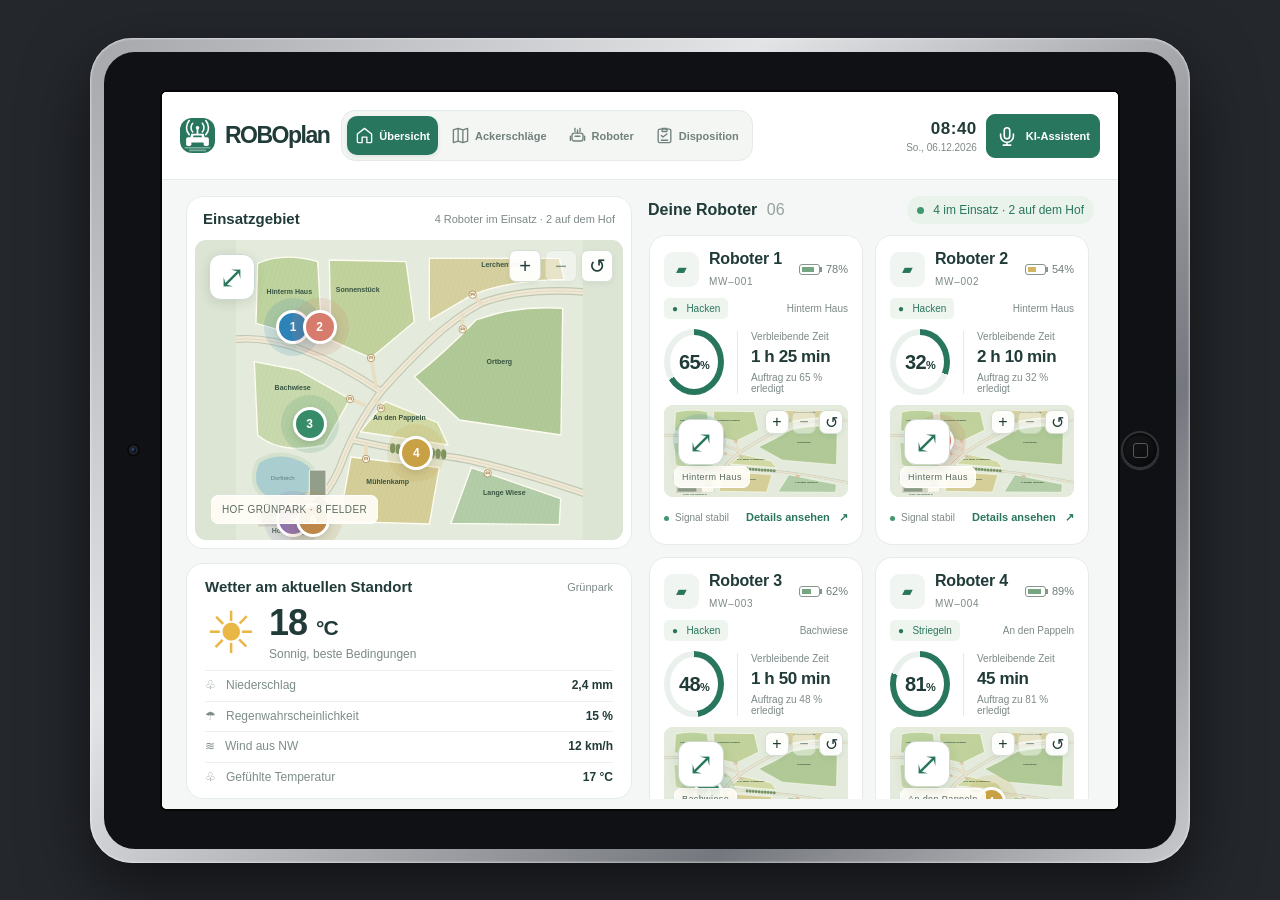
==== index.html @ 88f23b31 "Add files via upload" ====
<!DOCTYPE html>
<html lang="de">
<head>
<meta charset="UTF-8">
<meta name="viewport" content="width=device-width, initial-scale=1">

<title>ROBOplan – iPad</title>

<style>
  * {
    box-sizing: border-box;
  }

  body {
    margin: 0;
    min-height: 100vh;
    background: #24272c;
    display: flex;
    justify-content: center;
    align-items: center;
    font-family: Arial, sans-serif;
  }

  /* iPad Gehäuse */
  .ipad {
    width: min(94vw, 1100px, calc(94dvh * 4 / 3));
    aspect-ratio: 4 / 3;
    padding: 14px;
    background: linear-gradient(
      135deg, #a5a7ab, #e3e4e6 35%,
      #74777d 75%, #c8c9cc
    );
    border-radius: 42px;
    box-shadow:
      0 25px 65px rgba(0,0,0,.55),
      inset 0 0 3px #fff;
  }

  /* Schwarzer Displayrahmen */
  .bezel {
    position: relative;
    width: 100%;
    height: 100%;
    background: #101114;
    border-radius: 31px;
    display: flex;
    align-items: center;
    padding: 14px 58px;
  }

  /* Bildschirm */
  .screen {
    width: 100%;
    aspect-ratio: 4 / 3;
    max-height: 100%;
    border-radius: 5px;
    overflow: hidden;
    background: white;
    box-shadow: 0 0 0 2px #050505;
  }

  .screen iframe {
    display: block;
    width: 100%;
    height: 100%;
    border: none;
    background: white;
  }

  /* Frontkamera links */
  .camera {
    position: absolute;
    left: 25px;
    top: 50%;
    transform: translateY(-50%);
    width: 9px;
    height: 9px;
    border-radius: 50%;
    background: radial-gradient(
      circle at 35% 35%,
      #305078, #080c18 65%, #000
    );
    border: 2px solid #22252a;
    box-shadow: 0 0 0 2px #090a0d;
  }

  /* Homebutton rechts */
  .home {
    position: absolute;
    right: 17px;
    top: 50%;
    transform: translateY(-50%);
    width: 38px;
    height: 38px;
    border-radius: 50%;
    border: 2px solid #303238;
    background: linear-gradient(
      145deg, #17181a, #08090b
    );
    box-shadow:
      inset 0 1px 3px #000,
      0 1px 1px #444;
    display: grid;
    place-items: center;
  }

  .home::after {
    content: "";
    width: 13px;
    height: 13px;
    border: 1.5px solid #55585e;
    border-radius: 3px;
  }
</style>
</head>

<body>

<div class="ipad">
  <div class="bezel">

    <div class="camera"></div>

    <div class="screen">
      <iframe src="app.html?v=20261102-task-overview7"
              title="iPad Website Vorschau">
      </iframe>
    </div>

    <div class="home"></div>

  </div>
</div>

</body>
</html>
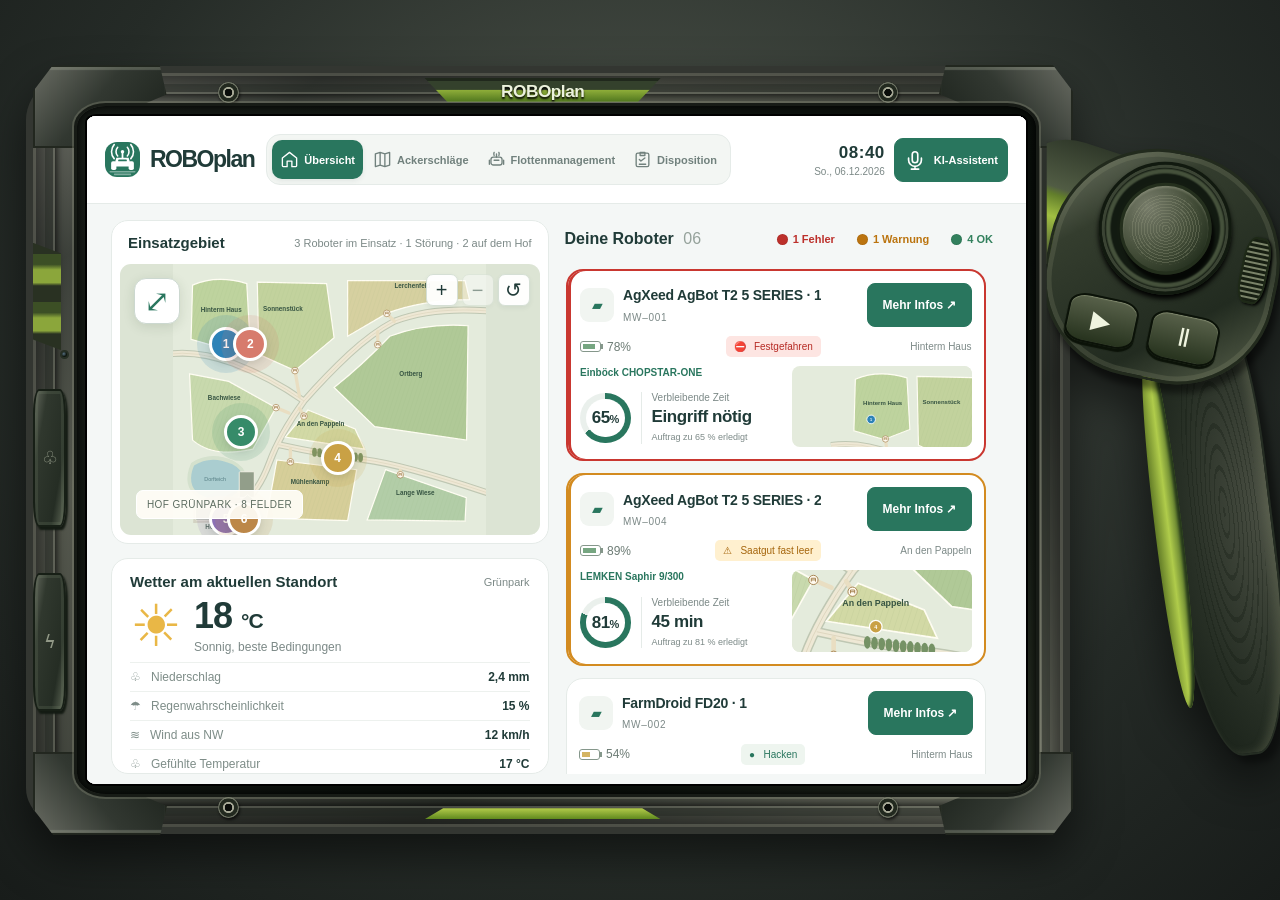
==== commit 5c01d12a: "Add files via upload" ====
--- a/index.html
+++ b/index.html
@@ -1,137 +1,73 @@
-
 <!DOCTYPE html>
 <html lang="de">
 <head>
 <meta charset="UTF-8">
 <meta name="viewport" content="width=device-width, initial-scale=1">
+<title>ROBOplan – iPad</title>
+<style>
 
-<title>ROBOplan – iPad</title>
-
-<style>
-  * {
-    box-sizing: border-box;
-  }
-
-  body {
-    margin: 0;
-    min-height: 100vh;
-    background: #24272c;
-    display: flex;
-    justify-content: center;
-    align-items: center;
-    font-family: Arial, sans-serif;
-  }
-
-  /* iPad Gehäuse */
-  .ipad {
-    width: min(94vw, 1100px, calc(94dvh * 4 / 3));
-    aspect-ratio: 4 / 3;
-    padding: 14px;
-    background: linear-gradient(
-      135deg, #a5a7ab, #e3e4e6 35%,
-      #74777d 75%, #c8c9cc
-    );
-    border-radius: 42px;
-    box-shadow:
-      0 25px 65px rgba(0,0,0,.55),
-      inset 0 0 3px #fff;
-  }
-
-  /* Schwarzer Displayrahmen */
-  .bezel {
-    position: relative;
-    width: 100%;
-    height: 100%;
-    background: #101114;
-    border-radius: 31px;
-    display: flex;
-    align-items: center;
-    padding: 14px 58px;
-  }
-
-  /* Bildschirm */
-  .screen {
-    width: 100%;
-    aspect-ratio: 4 / 3;
-    max-height: 100%;
-    border-radius: 5px;
-    overflow: hidden;
-    background: white;
-    box-shadow: 0 0 0 2px #050505;
-  }
-
-  .screen iframe {
-    display: block;
-    width: 100%;
-    height: 100%;
-    border: none;
-    background: white;
-  }
-
-  /* Frontkamera links */
-  .camera {
-    position: absolute;
-    left: 25px;
-    top: 50%;
-    transform: translateY(-50%);
-    width: 9px;
-    height: 9px;
-    border-radius: 50%;
-    background: radial-gradient(
-      circle at 35% 35%,
-      #305078, #080c18 65%, #000
-    );
-    border: 2px solid #22252a;
-    box-shadow: 0 0 0 2px #090a0d;
-  }
-
-  /* Homebutton rechts */
-  .home {
-    position: absolute;
-    right: 17px;
-    top: 50%;
-    transform: translateY(-50%);
-    width: 38px;
-    height: 38px;
-    border-radius: 50%;
-    border: 2px solid #303238;
-    background: linear-gradient(
-      145deg, #17181a, #08090b
-    );
-    box-shadow:
-      inset 0 1px 3px #000,
-      0 1px 1px #444;
-    display: grid;
-    place-items: center;
-  }
-
-  .home::after {
-    content: "";
-    width: 13px;
-    height: 13px;
-    border: 1.5px solid #55585e;
-    border-radius: 3px;
-  }
+*{box-sizing:border-box}
+html,body{width:100%;height:100%;margin:0;overflow:hidden}
+body{display:grid;place-items:center;background:radial-gradient(ellipse at 50% 35%,#535a50,#252b27 65%,#181c1a);font-family:Arial,sans-serif}
+/* The tablet and the attached grip share one responsive hardware silhouette. */
+.ipad{position:relative;width:min(96vw,1320px,calc(94dvh * 1.6));aspect-ratio:1.6;isolation:isolate;filter:drop-shadow(0 22px 22px #0008)}
+.case-body{position:absolute;inset:0 15% 0 0;border:clamp(3px,.55vw,8px) solid #333631;border-radius:7% 7% 6% 6%;background:linear-gradient(145deg,#73746b 0%,#3c403a 14%,#55584e 30%,#2c302a 69%,#65685c 94%);box-shadow:inset 0 0 0 3px #8e91815c,inset 0 0 22px 7px #111b}
+.case-body:before{content:'';position:absolute;inset:2.5% 2%;border:2px solid #85887a55;border-radius:5%;box-shadow:0 0 0 8px #20251f66,inset 0 0 8px #000}
+.bezel{position:absolute;inset:5.2% 17.8% 5.2% 4.2%;padding:.8%;border-radius:3%;background:linear-gradient(130deg,#181d18,#080d09 70%,#262d22);box-shadow:0 0 0 3px #171b16,0 0 0 5px #92968155,inset 0 0 10px #000;z-index:6}
+.screen{width:100%;height:100%;overflow:hidden;border-radius:1%;background:white;box-shadow:0 0 0 2px #000}
+.screen iframe{display:block;width:100%;height:100%;border:0;background:white}
+.case-brand{position:absolute;left:38%;top:.6%;width:23%;height:3.3%;display:grid;place-items:center;font-size:clamp(9px,1.35vw,18px);font-weight:800;letter-spacing:-.5px;color:#ecf2dd;text-shadow:0 2px 2px #000;background:linear-gradient(#34412c 0 40%,#8cab38 45%,#4f761e);clip-path:polygon(0 0,100% 0,90% 100%,10% 100%);border-top:3px solid #20281c;z-index:4}
+.case-bottom-accent{position:absolute;bottom:1%;left:38%;width:23%;height:1.5%;background:linear-gradient(#b4cc4b,#60891e);clip-path:polygon(8% 0,92% 0,100% 100%,0 100%)}
+.bumper{position:absolute;width:13%;height:11%;background:linear-gradient(130deg,#686b62,#323831 45%,#191f19);border:2px solid #22271f;box-shadow:inset 0 3px 1px #a3a79555;z-index:3}
+.bumper.tl{top:-1%;left:0;clip-path:polygon(15% 0,95% 0,100% 35%,78% 50%,45% 50%,35% 100%,0 100%,0 32%)}
+.bumper.tr{top:-1%;right:-1%;transform:scaleX(-1);clip-path:polygon(15% 0,95% 0,100% 35%,78% 50%,45% 50%,35% 100%,0 100%,0 32%)}
+.bumper.bl{bottom:-1%;left:0;transform:scaleY(-1);clip-path:polygon(15% 0,95% 0,100% 35%,78% 50%,45% 50%,35% 100%,0 100%,0 32%)}
+.bumper.br{bottom:-1%;right:-1%;transform:scale(-1);clip-path:polygon(15% 0,95% 0,100% 35%,78% 50%,45% 50%,35% 100%,0 100%,0 32%)}
+.screw{position:absolute;width:2%;aspect-ratio:1;border-radius:50%;background:radial-gradient(circle,#090c09 0 24%,#a5a795 27% 35%,#22291f 40% 60%,#6d7263 64% 70%,#20261e 73%);z-index:5;box-shadow:1px 2px 3px #000a}
+.s1{left:18%;top:1.2%}.s2{right:16%;top:1.2%}.s3{left:18%;bottom:1.2%}.s4{right:16%;bottom:1.2%}
+.camera{position:absolute;left:2.8%;top:37%;width:.7%;aspect-ratio:1;border:2px solid #262f24;border-radius:50%;background:radial-gradient(circle at 35% 35%,#577080,#101711 60%);z-index:5}
+.side-ribs{position:absolute;left:.6%;top:23%;width:2.3%;height:14%;background:repeating-linear-gradient(0deg,#293122 0 15%,#8ba63b 18% 30%,#3c4f25 35% 45%);clip-path:polygon(0 0,100% 10%,100% 100%,0 90%);z-index:4}
+.port{position:absolute;left:.6%;width:2.7%;height:18%;display:grid;place-items:center;color:#929987;font-size:clamp(10px,1.4vw,18px);background:linear-gradient(100deg,#60665a,#30382e 25%,#252d24 75%,#5d6655);border:2px solid #171f16;border-radius:18%;box-shadow:inset 0 0 0 3px #76816c33,2px 3px 2px #141b13;z-index:5}
+.port-usb{top:42%}.port-power{top:66%}
+/* A separate open hand grip, with a broad control head above the handle. */
+.case-grip{position:absolute;right:-2%;top:11%;width:18%;height:79%;z-index:4;clip-path:inset(-20% -35% -20% -5%)}
+.grip-bridge{position:absolute;left:-20%;top:0;width:75%;height:21%;border-radius:30%;transform:rotate(18deg);background:linear-gradient(0deg,#3d4a32,#a1bf42 37%,#627e2b 54%,#515c44 60%,#30392a);box-shadow:0 3px 4px #0009}
+.grip-handle{position:absolute;right:3%;top:21%;bottom:0;width:48%;border-radius:35% 38% 40% 46%;transform:rotate(-7deg);background:radial-gradient(ellipse at 100% 50%,#4c5145,#272f25 60%,#151d15);border:2px solid #252d23;box-shadow:inset -6px 0 8px #747a6055,6px 8px 6px #0005}
+.grip-handle:before{content:'';position:absolute;left:-14%;top:12%;height:77%;width:27%;border-radius:60%;background:linear-gradient(90deg,#627c27,#b0cc4b 50%,#486526);box-shadow:inset -3px 0 3px #25371b}
+.grip-handle:after{content:'';position:absolute;inset:10% 10% 12% 22%;border-radius:40%;opacity:.28;background:repeating-radial-gradient(ellipse at 50% 50%,#10180f 0 1px,transparent 1px 4px)}
+.grip-head{position:absolute;left:-5%;top:0;width:105%;height:38%;border-radius:47% 48% 42% 42%;transform:rotate(12deg);background:linear-gradient(140deg,#777e6b,#343d2e 28%,#222b20 70%,#5f6851);border:3px solid #222a1d;box-shadow:inset 0 0 0 5px #8f967b33,5px 8px 6px #0007}
+.case-joystick{position:absolute;left:18%;top:4%;width:59%;aspect-ratio:1;border-radius:50%;background:repeating-radial-gradient(circle at 50% 50%,#121a11 0 6%,#45513b 8% 11%,#131b11 13% 18%);border:3px solid #11190f;box-shadow:inset 0 0 0 3px #78826966,0 4px 5px #000;touch-action:none;cursor:grab;transform:rotate(-12deg)}
+.case-joystick:focus-visible,.grip-button:focus-visible{outline:3px solid #c4e975;outline-offset:4px}
+.joystick-stick{position:absolute;inset:14%;border-radius:50%;background:radial-gradient(ellipse at 30% 25%,#777c6a,#414b36 55%,#1c2818 90%);border:3px solid #242f1d;box-shadow:3px 7px 3px #000b,inset 0 2px 2px #c9ccb344;pointer-events:none}
+.joystick-stick:after{content:'';position:absolute;inset:8%;border-radius:50%;background:repeating-radial-gradient(circle,#92977d55 0 1px,transparent 1px 3px)}
+.grip-button{position:absolute;bottom:9%;width:31%;height:22%;display:grid;place-items:center;border-radius:27%;border:2px solid #0b1208;background:linear-gradient(#58614a,#27331e);box-shadow:inset 0 1px 1px #abb19388,0 3px 1px #0b1208;color:#eff4df;font-size:clamp(12px,2vw,25px);cursor:pointer}
+.grip-button:active{transform:translateY(2px);background:#76943c}.grip-start{left:13%}.grip-pause{left:50%}
+.grip-wheel{position:absolute;right:4%;top:29%;height:30%;width:12%;border-radius:35%;background:repeating-linear-gradient(0deg,#171f12 0 3px,#7a8369 3px 5px);border:2px solid #1e2917;box-shadow:2px 1px 3px #000}
+@media(prefers-reduced-motion:no-preference){.joystick-stick{transition:transform .06s}}
 </style>
 </head>
-
 <body>
 
-<div class="ipad">
-  <div class="bezel">
-
-    <div class="camera"></div>
-
-    <div class="screen">
-      <iframe src="app.html?v=20261102-task-overview7"
-              title="iPad Website Vorschau">
-      </iframe>
-    </div>
-
-    <div class="home"></div>
-
-  </div>
+<div class="ipad" aria-label="ROBOplan iPad mit robuster Schutzhülle und Joystick-Handgriff">
+  <div class="case-body" aria-hidden="true"><div class="case-brand">ROBOplan</div><div class="case-bottom-accent"></div><i class="bumper tl"></i><i class="bumper tr"></i><i class="bumper bl"></i><i class="bumper br"></i><i class="screw s1"></i><i class="screw s2"></i><i class="screw s3"></i><i class="screw s4"></i></div>
+  <div class="camera" aria-hidden="true"></div><div class="side-ribs" aria-hidden="true"></div><div class="port port-usb" aria-hidden="true">♧</div><div class="port port-power" aria-hidden="true">ϟ</div>
+  <div class="bezel"><div class="screen"><iframe src="app.html?v=20261104-robot-plan43" title="ROBOplan iPad"></iframe></div></div>
+  <div class="case-grip"><div class="grip-bridge" aria-hidden="true"></div><div class="grip-handle" aria-hidden="true"></div><div class="grip-head">
+    <div class="case-joystick" role="slider" tabindex="0" aria-label="Joystick Fahrsteuerung" aria-valuemin="-1" aria-valuemax="1" aria-valuenow="0" aria-valuetext="neutral"><div class="joystick-stick"></div></div>
+    <button class="grip-button grip-start" aria-label="Auftrag starten" onclick="sendCaseAction('resume')">▶</button><button class="grip-button grip-pause" aria-label="Auftrag pausieren" onclick="sendCaseAction('pause')">Ⅱ</button><div class="grip-wheel" aria-hidden="true"></div>
+  </div></div>
 </div>
-
+<script>
+function sendCaseAction(action){document.querySelector('iframe').contentWindow.postMessage({type:'roboplan-case-action',action},location.origin);}
+const joystick=document.querySelector('.case-joystick'),stick=joystick.querySelector('.joystick-stick');
+function sendDirection(direction){document.querySelector('iframe').contentWindow.postMessage({type:'roboplan-joystick',direction},location.origin);joystick.setAttribute('aria-valuetext',direction);}
+function releaseJoystick(){stick.style.transform='';joystick.setAttribute('aria-valuenow','0');sendDirection('neutral');}
+joystick.addEventListener('pointerdown',event=>{joystick.setPointerCapture(event.pointerId);moveJoystick(event);});
+function moveJoystick(event){if(!joystick.hasPointerCapture(event.pointerId))return;const box=joystick.getBoundingClientRect(),x=Math.max(-15,Math.min(15,event.clientX-box.left-box.width/2)),y=Math.max(-15,Math.min(15,event.clientY-box.top-box.height/2));stick.style.transform=`translate(${x}px,${y}px)`;joystick.setAttribute('aria-valuenow',String(Math.round(-y/15)));sendDirection(Math.abs(x)<4&&Math.abs(y)<4?'neutral':Math.abs(x)>Math.abs(y)?(x>0?'Rechts':'Links'):(y>0?'Rückwärts':'Vorwärts'));}
+joystick.addEventListener('pointermove',moveJoystick);
+['pointerup','pointercancel','lostpointercapture','blur'].forEach(name=>joystick.addEventListener(name,releaseJoystick));
+joystick.addEventListener('keydown',event=>{const directions={ArrowUp:'Vorwärts',ArrowDown:'Rückwärts',ArrowLeft:'Links',ArrowRight:'Rechts'};if(directions[event.key]){event.preventDefault();sendDirection(directions[event.key]);}});
+joystick.addEventListener('keyup',releaseJoystick);
+</script>
 </body>
 </html>
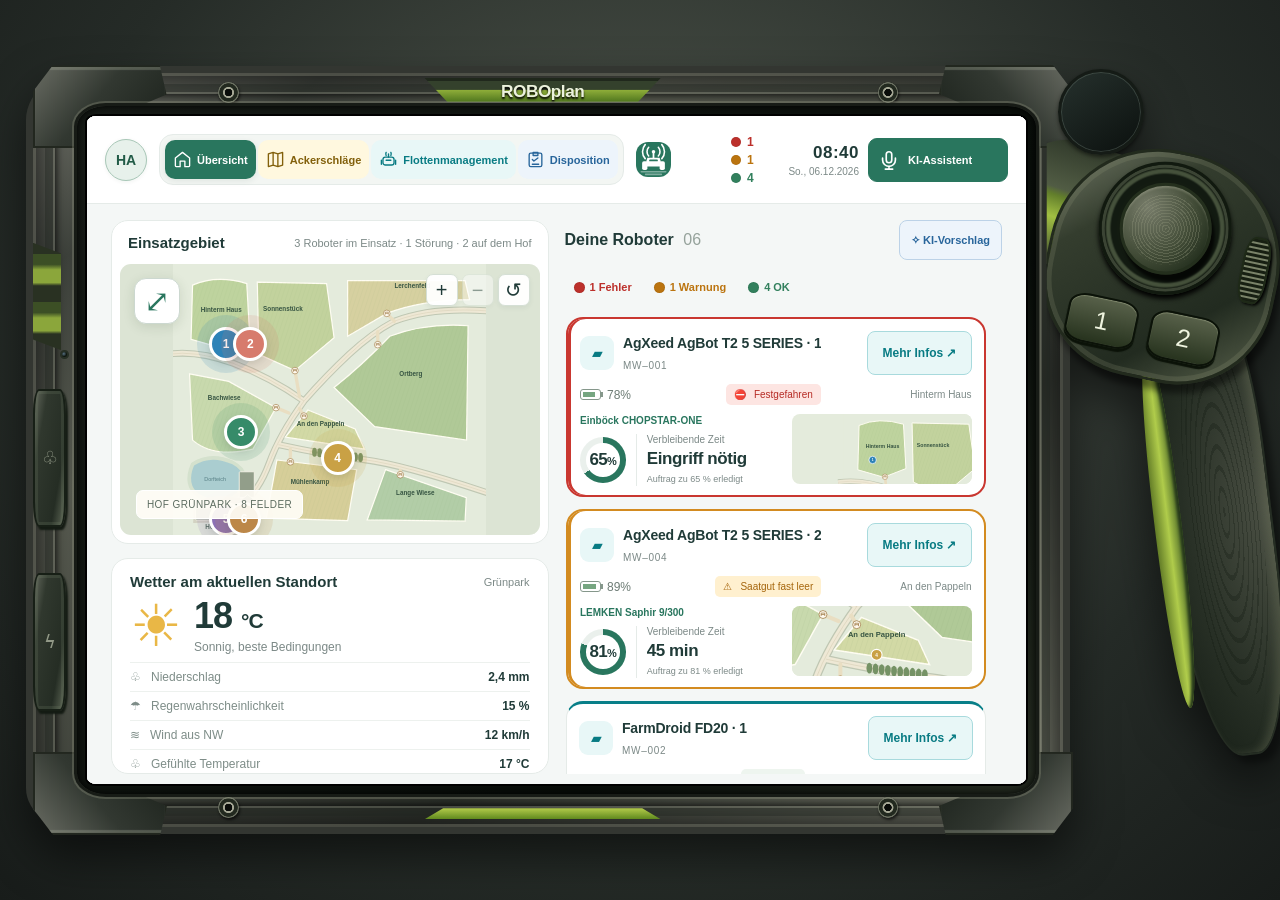
==== commit 74fefcd4: "Low Fidelity Prototyp Stand 12.11.2026 Der Prototyp für die Besprechung mit AV. Ohne Änderungen aus " ====
--- a/index.html
+++ b/index.html
@@ -7,7 +7,8 @@
 <style>
 
 *{box-sizing:border-box}
-html,body{width:100%;height:100%;margin:0;overflow:hidden}
+html,body{width:100%;height:100%;margin:0;overflow:hidden;overscroll-behavior:none}
+body{position:fixed;inset:0}
 body{display:grid;place-items:center;background:radial-gradient(ellipse at 50% 35%,#535a50,#252b27 65%,#181c1a);font-family:Arial,sans-serif}
 /* The tablet and the attached grip share one responsive hardware silhouette. */
 .ipad{position:relative;width:min(96vw,1320px,calc(94dvh * 1.6));aspect-ratio:1.6;isolation:isolate;filter:drop-shadow(0 22px 22px #0008)}
@@ -43,6 +44,12 @@
 .grip-button{position:absolute;bottom:9%;width:31%;height:22%;display:grid;place-items:center;border-radius:27%;border:2px solid #0b1208;background:linear-gradient(#58614a,#27331e);box-shadow:inset 0 1px 1px #abb19388,0 3px 1px #0b1208;color:#eff4df;font-size:clamp(12px,2vw,25px);cursor:pointer}
 .grip-button:active{transform:translateY(2px);background:#76943c}.grip-start{left:13%}.grip-pause{left:50%}
 .grip-wheel{position:absolute;right:4%;top:29%;height:30%;width:12%;border-radius:35%;background:repeating-linear-gradient(0deg,#171f12 0 3px,#7a8369 3px 5px);border:2px solid #1e2917;box-shadow:2px 1px 3px #000}
+.case-emergency-stop{position:absolute;right:9%;top:.4%;width:7%;aspect-ratio:1;display:grid;place-items:center;padding:4px;border:3px solid #151b16;border-radius:50%;background:linear-gradient(145deg,#26312d,#0b100e);box-shadow:inset 0 0 0 1px #68756c66,0 2px 4px #0008;z-index:7;cursor:pointer;touch-action:manipulation}
+.case-emergency-stop span{display:grid;place-items:center;align-self:stretch;justify-self:stretch;border-radius:50%;color:#fff;font-size:clamp(5px,.85vw,12px);font-weight:700;letter-spacing:.01em;background:linear-gradient(145deg,#dc3a39,#b91f26);box-shadow:inset 0 1px 1px #ffaaa555}
+.case-emergency-stop:disabled{cursor:default}
+.case-emergency-stop:disabled span{visibility:hidden}
+.case-emergency-stop:not(:disabled):active span{background:#981a21}
+.case-emergency-stop:focus-visible{outline:3px solid #fff4a5;outline-offset:4px}
 @media(prefers-reduced-motion:no-preference){.joystick-stick{transition:transform .06s}}
 </style>
 </head>
@@ -51,16 +58,36 @@
 <div class="ipad" aria-label="ROBOplan iPad mit robuster Schutzhülle und Joystick-Handgriff">
   <div class="case-body" aria-hidden="true"><div class="case-brand">ROBOplan</div><div class="case-bottom-accent"></div><i class="bumper tl"></i><i class="bumper tr"></i><i class="bumper bl"></i><i class="bumper br"></i><i class="screw s1"></i><i class="screw s2"></i><i class="screw s3"></i><i class="screw s4"></i></div>
   <div class="camera" aria-hidden="true"></div><div class="side-ribs" aria-hidden="true"></div><div class="port port-usb" aria-hidden="true">♧</div><div class="port port-power" aria-hidden="true">ϟ</div>
-  <div class="bezel"><div class="screen"><iframe src="app.html?v=20261104-robot-plan43" title="ROBOplan iPad"></iframe></div></div>
+  <div class="bezel"><div class="screen"><iframe src="app.html?v=20261111-proposal-no-banner" title="ROBOplan iPad"></iframe></div></div>
+  <button type="button" class="case-emergency-stop" aria-label="Touchdisplay · inaktiv" title="Touchdisplay · inaktiv" disabled onclick="releaseJoystick();sendCaseAction('stop')"><span></span></button>
   <div class="case-grip"><div class="grip-bridge" aria-hidden="true"></div><div class="grip-handle" aria-hidden="true"></div><div class="grip-head">
     <div class="case-joystick" role="slider" tabindex="0" aria-label="Joystick Fahrsteuerung" aria-valuemin="-1" aria-valuemax="1" aria-valuenow="0" aria-valuetext="neutral"><div class="joystick-stick"></div></div>
-    <button class="grip-button grip-start" aria-label="Auftrag starten" onclick="sendCaseAction('resume')">▶</button><button class="grip-button grip-pause" aria-label="Auftrag pausieren" onclick="sendCaseAction('pause')">Ⅱ</button><div class="grip-wheel" aria-hidden="true"></div>
+    <button class="grip-button grip-start" aria-label="Taste 1" onclick="sendCaseAction('resume')">1</button><button class="grip-button grip-pause" aria-label="Taste 2" onclick="sendCaseAction('pause')">2</button><div class="grip-wheel" aria-hidden="true"></div>
   </div></div>
 </div>
 <script>
-function sendCaseAction(action){document.querySelector('iframe').contentWindow.postMessage({type:'roboplan-case-action',action},location.origin);}
+// Die Hülle ist fest; Touch-Scrollen findet ausschließlich in der separaten App statt.
+document.addEventListener('touchmove',event=>{
+  if(event.touches.length===1&&event.cancelable)event.preventDefault();
+},{passive:false});
+function sendCaseAction(action){document.querySelector('iframe').contentWindow.postMessage({type:'roboplan-case-action',action},location.origin==='null'?'*':location.origin);}
+const caseTouchscreen=document.querySelector('.case-emergency-stop');
+function updateCaseTouchscreen(manual){
+  caseTouchscreen.disabled=!manual;
+  caseTouchscreen.querySelector('span').textContent=manual?'Nothalt':'';
+  const label=manual?'Nothalt für ausgewählten Roboter (Demo)':'Touchdisplay · inaktiv';
+  caseTouchscreen.setAttribute('aria-label',label);caseTouchscreen.title=label;
+}
+window.addEventListener('message',event=>{
+  if(event.source!==document.querySelector('iframe').contentWindow||event.origin!==location.origin||event.data?.type!=='roboplan-case-state')return;
+  updateCaseTouchscreen(event.data.manual===true);
+});
+document.querySelector('iframe').addEventListener('load',()=>{
+  updateCaseTouchscreen(false);
+  document.querySelector('iframe').contentWindow.postMessage({type:'roboplan-case-state-request'},location.origin==='null'?'*':location.origin);
+});
 const joystick=document.querySelector('.case-joystick'),stick=joystick.querySelector('.joystick-stick');
-function sendDirection(direction){document.querySelector('iframe').contentWindow.postMessage({type:'roboplan-joystick',direction},location.origin);joystick.setAttribute('aria-valuetext',direction);}
+function sendDirection(direction){document.querySelector('iframe').contentWindow.postMessage({type:'roboplan-joystick',direction},location.origin==='null'?'*':location.origin);joystick.setAttribute('aria-valuetext',direction);}
 function releaseJoystick(){stick.style.transform='';joystick.setAttribute('aria-valuenow','0');sendDirection('neutral');}
 joystick.addEventListener('pointerdown',event=>{joystick.setPointerCapture(event.pointerId);moveJoystick(event);});
 function moveJoystick(event){if(!joystick.hasPointerCapture(event.pointerId))return;const box=joystick.getBoundingClientRect(),x=Math.max(-15,Math.min(15,event.clientX-box.left-box.width/2)),y=Math.max(-15,Math.min(15,event.clientY-box.top-box.height/2));stick.style.transform=`translate(${x}px,${y}px)`;joystick.setAttribute('aria-valuenow',String(Math.round(-y/15)));sendDirection(Math.abs(x)<4&&Math.abs(y)<4?'neutral':Math.abs(x)>Math.abs(y)?(x>0?'Rechts':'Links'):(y>0?'Rückwärts':'Vorwärts'));}
